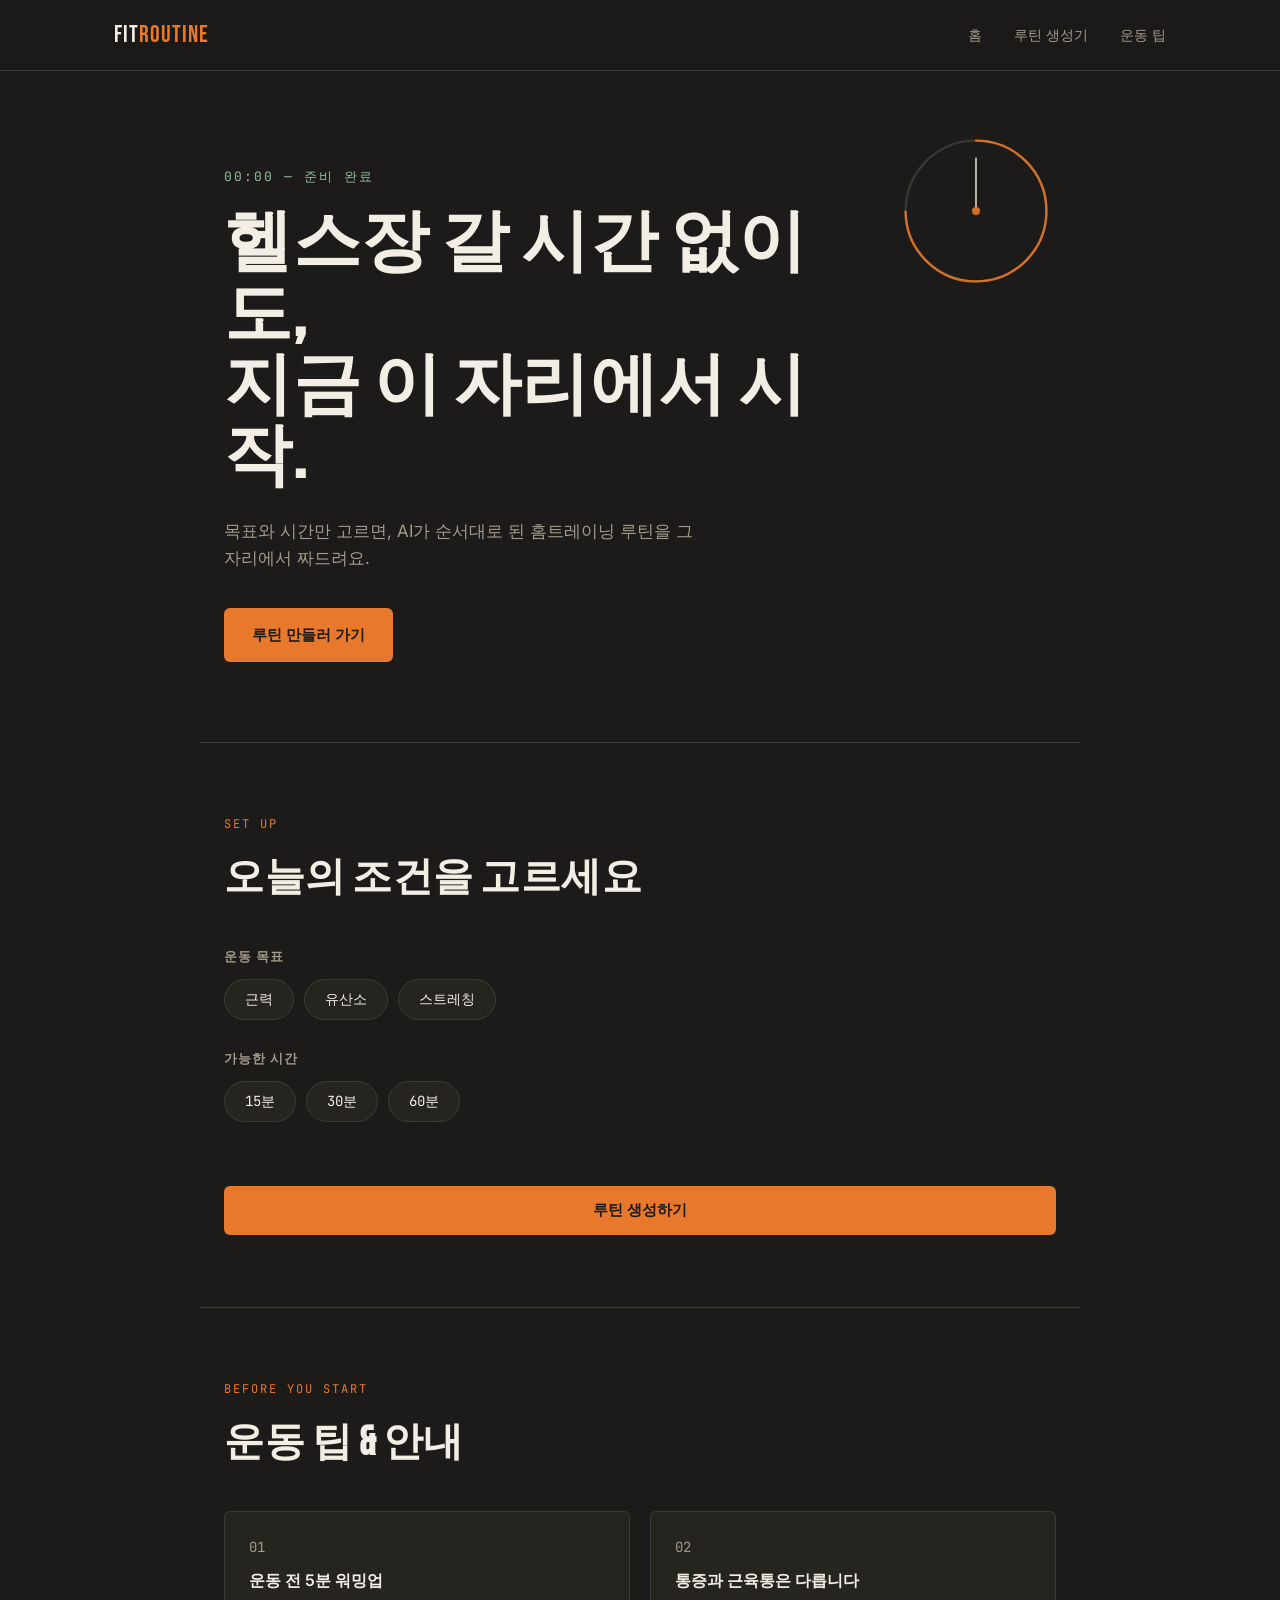
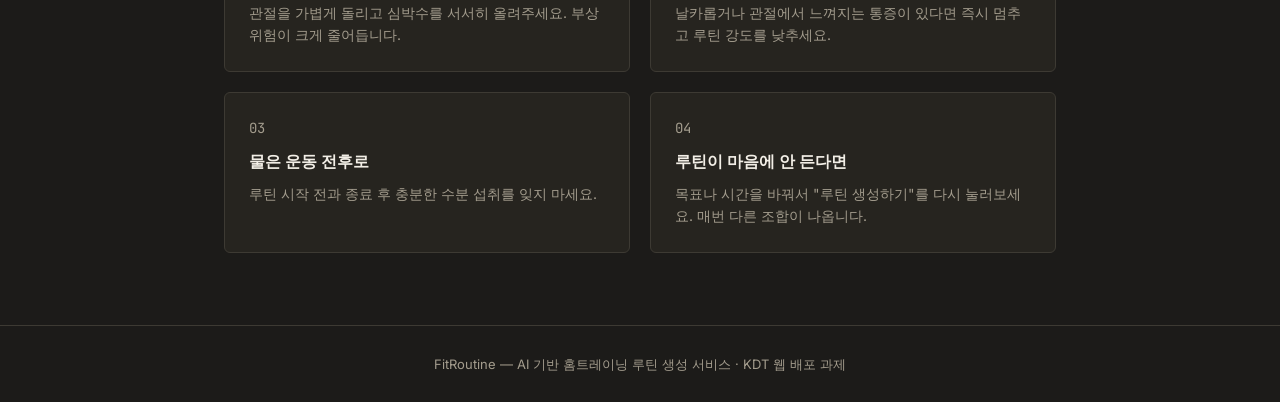
==== A1-3/index.html @ 99ef253a "A1-1, A1-2, A1-3 업데이트" ====
<!DOCTYPE html>
<html lang="ko">
<head>
<meta charset="UTF-8">
<meta name="viewport" content="width=device-width, initial-scale=1.0">
<title>FitRoutine — 지금 바로 시작하는 홈트 루틴</title>
<link rel="preconnect" href="https://fonts.googleapis.com">
<link href="https://fonts.googleapis.com/css2?family=Bebas+Neue&family=Inter:wght@400;500;600;700&family=JetBrains+Mono:wght@500;700&display=swap" rel="stylesheet">
<link rel="stylesheet" href="css/style.css">
<noscript><style>.reveal { opacity: 1 !important; transform: none !important; }</style></noscript>
</head>
<body>

<header class="nav" id="nav">
  <div class="nav__inner">
    <a href="#home" class="nav__brand">FIT<span>ROUTINE</span></a>
    <button class="nav__toggle" id="navToggle" aria-label="메뉴 열기" aria-expanded="false">
      <span></span><span></span><span></span>
    </button>
    <nav class="nav__links" id="navLinks">
      <a href="#home" class="nav__link">홈</a>
      <a href="#generator" class="nav__link">루틴 생성기</a>
      <a href="#tips" class="nav__link">운동 팁</a>
    </nav>
  </div>
</header>

<main>

  <!-- HOME -->
  <section id="home" class="hero">
    <div class="hero__dial" aria-hidden="true">
      <svg viewBox="0 0 200 200" class="dial">
        <circle cx="100" cy="100" r="88" class="dial__ring"></circle>
        <circle cx="100" cy="100" r="88" class="dial__progress"></circle>
        <line x1="100" y1="100" x2="100" y2="34" class="dial__hand"></line>
        <circle cx="100" cy="100" r="5" class="dial__pivot"></circle>
      </svg>
    </div>
    <p class="hero__eyebrow">00:00 — 준비 완료</p>
    <h1 class="hero__title">헬스장 갈 시간 없이도,<br>지금 이 자리에서 시작.</h1>
    <p class="hero__sub">목표와 시간만 고르면, AI가 순서대로 된 홈트레이닝 루틴을 그 자리에서 짜드려요.</p>
    <a href="#generator" class="btn btn--primary">루틴 만들러 가기</a>
  </section>

  <!-- GENERATOR -->
  <section id="generator" class="generator">
    <p class="section__eyebrow">SET UP</p>
    <h2 class="section__title">오늘의 조건을 고르세요</h2>

    <form class="routine-form" id="routineForm" novalidate>
      <fieldset class="field-group">
        <legend>운동 목표</legend>
        <div class="chip-group" id="goalGroup">
          <button type="button" class="chip" data-value="근력">근력</button>
          <button type="button" class="chip" data-value="유산소">유산소</button>
          <button type="button" class="chip" data-value="스트레칭">스트레칭</button>
        </div>
      </fieldset>

      <fieldset class="field-group">
        <legend>가능한 시간</legend>
        <div class="chip-group" id="durationGroup">
          <button type="button" class="chip" data-value="15">15분</button>
          <button type="button" class="chip" data-value="30">30분</button>
          <button type="button" class="chip" data-value="60">60분</button>
        </div>
      </fieldset>

      <p class="form-message" id="formMessage" role="status"></p>

      <button type="submit" class="btn btn--primary btn--wide" id="submitBtn">
        <span class="btn__label">루틴 생성하기</span>
        <span class="btn__spinner" aria-hidden="true"></span>
      </button>
    </form>

    <div class="result" id="result" hidden>
      <div class="result__header">
        <p class="section__eyebrow">TODAY'S ROUTINE</p>
        <h3 class="result__title" id="resultTitle"></h3>
      </div>
      <ol class="result__list" id="resultList"></ol>
    </div>
  </section>

  <!-- TIPS -->
  <section id="tips" class="tips">
    <p class="section__eyebrow">BEFORE YOU START</p>
    <h2 class="section__title">운동 팁 &amp; 안내</h2>

    <div class="tip-board">
      <article class="tip-card reveal">
        <p class="tip-card__num">01</p>
        <h3>운동 전 5분 워밍업</h3>
        <p>관절을 가볍게 돌리고 심박수를 서서히 올려주세요. 부상 위험이 크게 줄어듭니다.</p>
      </article>
      <article class="tip-card reveal">
        <p class="tip-card__num">02</p>
        <h3>통증과 근육통은 다릅니다</h3>
        <p>날카롭거나 관절에서 느껴지는 통증이 있다면 즉시 멈추고 루틴 강도를 낮추세요.</p>
      </article>
      <article class="tip-card reveal">
        <p class="tip-card__num">03</p>
        <h3>물은 운동 전후로</h3>
        <p>루틴 시작 전과 종료 후 충분한 수분 섭취를 잊지 마세요.</p>
      </article>
      <article class="tip-card reveal">
        <p class="tip-card__num">04</p>
        <h3>루틴이 마음에 안 든다면</h3>
        <p>목표나 시간을 바꿔서 "루틴 생성하기"를 다시 눌러보세요. 매번 다른 조합이 나옵니다.</p>
      </article>
    </div>
  </section>

</main>

<footer class="footer">
  <p>FitRoutine — AI 기반 홈트레이닝 루틴 생성 서비스 · KDT 웹 배포 과제</p>
</footer>

<script src="js/main.js"></script>
<!-- 보너스: 방문자 분석 (Vercel Analytics). Vercel 프로젝트 설정에서 Analytics를 켜면 자동으로 수집이 시작됩니다. -->
<script defer src="/_vercel/insights/script.js"></script>
</body>
</html>
---- A1-3/css/style.css ----
/* ==========================================================================
   FitRoutine — Design Tokens
   Concept: 스톱워치 / 트레이닝 로그. 차콜 배경 + 초시계 오렌지, 숫자는 모노스페이스로 강조
   ========================================================================== */

:root {
  --color-bg: #1c1b19;
  --color-surface: #26241f;
  --color-surface-raised: #302d27;
  --color-line: #3d3a33;
  --color-text: #f2eee6;
  --color-text-muted: #a39c8d;
  --color-accent: #e8792c;
  --color-accent-dim: #b85f22;
  --color-mint: #8fbf9f;

  --font-display: 'Bebas Neue', sans-serif;
  --font-body: 'Inter', sans-serif;
  --font-mono: 'JetBrains Mono', monospace;

  --radius: 6px;
  --container: 880px;
}

@media (prefers-reduced-motion: reduce) {
  * { animation-duration: 0.01ms !important; transition-duration: 0.01ms !important; }
}

* { box-sizing: border-box; margin: 0; padding: 0; }

html { scroll-behavior: smooth; }

body {
  background: var(--color-bg);
  color: var(--color-text);
  font-family: var(--font-body);
  line-height: 1.6;
  -webkit-font-smoothing: antialiased;
}

a { color: inherit; text-decoration: none; }

:focus-visible {
  outline: 2px solid var(--color-accent);
  outline-offset: 3px;
}

/* ==========================================================================
   Nav
   ========================================================================== */

.nav {
  position: sticky;
  top: 0;
  z-index: 100;
  background: rgba(28, 27, 25, 0.9);
  backdrop-filter: blur(8px);
  border-bottom: 1px solid var(--color-line);
}

.nav__inner {
  max-width: 1100px;
  margin: 0 auto;
  padding: 16px 24px;
  display: flex;
  align-items: center;
  justify-content: space-between;
}

.nav__brand {
  font-family: var(--font-display);
  font-size: 24px;
  letter-spacing: 1px;
}

.nav__brand span { color: var(--color-accent); }

.nav__links {
  display: flex;
  gap: 32px;
}

.nav__link {
  font-size: 14px;
  font-weight: 500;
  color: var(--color-text-muted);
  transition: color 0.15s ease;
}

.nav__link:hover { color: var(--color-text); }

.nav__toggle {
  display: none;
  flex-direction: column;
  gap: 5px;
  background: none;
  border: none;
  cursor: pointer;
  padding: 6px;
}

.nav__toggle span {
  width: 22px;
  height: 2px;
  background: var(--color-text);
  transition: transform 0.2s ease, opacity 0.2s ease;
}

/* ==========================================================================
   Hero
   ========================================================================== */

.hero {
  max-width: var(--container);
  margin: 0 auto;
  padding: 96px 24px 80px;
  display: flex;
  flex-direction: column;
  align-items: flex-start;
  position: relative;
}

.hero__dial {
  position: absolute;
  right: 24px;
  top: 60px;
  width: 160px;
  height: 160px;
  opacity: 0.9;
}

.dial { width: 100%; height: 100%; }

.dial__ring {
  fill: none;
  stroke: var(--color-line);
  stroke-width: 3;
}

.dial__progress {
  fill: none;
  stroke: var(--color-accent);
  stroke-width: 3;
  stroke-linecap: round;
  stroke-dasharray: 553;
  stroke-dashoffset: 140;
  transform: rotate(-90deg);
  transform-origin: 100px 100px;
}

.dial__hand {
  stroke: var(--color-text);
  stroke-width: 2;
  stroke-linecap: round;
  transform-origin: 100px 100px;
  animation: sweep 8s linear infinite;
}

.dial__pivot { fill: var(--color-accent); }

@keyframes sweep {
  from { transform: rotate(0deg); }
  to { transform: rotate(360deg); }
}

.hero__eyebrow {
  font-family: var(--font-mono);
  font-size: 13px;
  color: var(--color-mint);
  letter-spacing: 2px;
  margin-bottom: 20px;
}

.hero__title {
  font-family: var(--font-display);
  font-size: clamp(40px, 6vw, 68px);
  line-height: 1.05;
  letter-spacing: 0.5px;
  max-width: 640px;
  margin-bottom: 24px;
}

.hero__sub {
  font-size: 17px;
  color: var(--color-text-muted);
  max-width: 480px;
  margin-bottom: 36px;
}

/* ==========================================================================
   Buttons
   ========================================================================== */

.btn {
  display: inline-flex;
  align-items: center;
  justify-content: center;
  gap: 10px;
  padding: 15px 28px;
  border-radius: var(--radius);
  font-weight: 600;
  font-size: 15px;
  border: none;
  cursor: pointer;
  transition: background 0.15s ease, transform 0.1s ease;
}

.btn--primary {
  background: var(--color-accent);
  color: #1c1b19;
}

.btn--primary:hover { background: #f18a42; }
.btn--primary:active { transform: scale(0.98); }

.btn--wide { width: 100%; }

.btn:disabled {
  opacity: 0.6;
  cursor: not-allowed;
}

.btn__spinner {
  display: none;
  width: 16px;
  height: 16px;
  border: 2px solid rgba(28, 27, 25, 0.3);
  border-top-color: #1c1b19;
  border-radius: 50%;
  animation: spin 0.7s linear infinite;
}

.btn.is-loading .btn__spinner { display: inline-block; }
.btn.is-loading .btn__label { opacity: 0.7; }

@keyframes spin {
  to { transform: rotate(360deg); }
}

/* ==========================================================================
   Section shared
   ========================================================================== */

section {
  max-width: var(--container);
  margin: 0 auto;
  padding: 72px 24px;
}

.section__eyebrow {
  font-family: var(--font-mono);
  font-size: 12px;
  color: var(--color-accent);
  letter-spacing: 2px;
  margin-bottom: 12px;
}

.section__title {
  font-family: var(--font-display);
  font-size: clamp(28px, 4vw, 40px);
  letter-spacing: 0.5px;
  margin-bottom: 36px;
}

/* ==========================================================================
   Generator
   ========================================================================== */

.generator { border-top: 1px solid var(--color-line); }

.field-group {
  border: none;
  margin-bottom: 28px;
}

.field-group legend {
  font-size: 13px;
  font-weight: 600;
  color: var(--color-text-muted);
  margin-bottom: 12px;
  text-transform: uppercase;
  letter-spacing: 1px;
}

.chip-group {
  display: flex;
  flex-wrap: wrap;
  gap: 10px;
}

.chip {
  padding: 10px 20px;
  background: var(--color-surface);
  border: 1px solid var(--color-line);
  border-radius: 999px;
  color: var(--color-text);
  font-family: var(--font-mono);
  font-size: 14px;
  cursor: pointer;
  transition: border-color 0.15s ease, background 0.15s ease;
}

.chip:hover { border-color: var(--color-accent-dim); }

.chip.is-selected {
  background: var(--color-accent);
  border-color: var(--color-accent);
  color: #1c1b19;
  font-weight: 700;
  animation: chip-pop 0.25s ease;
}

@keyframes chip-pop {
  0% { transform: scale(1); }
  40% { transform: scale(1.08); }
  100% { transform: scale(1); }
}

.form-message {
  font-size: 14px;
  color: var(--color-accent);
  min-height: 20px;
  margin-bottom: 16px;
}

.result {
  margin-top: 48px;
  padding: 32px;
  background: var(--color-surface);
  border: 1px solid var(--color-line);
  border-radius: var(--radius);
  animation: fade-up 0.35s ease;
}

@keyframes fade-up {
  from { opacity: 0; transform: translateY(8px); }
  to { opacity: 1; transform: translateY(0); }
}

.result__title {
  font-family: var(--font-display);
  font-size: 26px;
  letter-spacing: 0.5px;
  margin-bottom: 20px;
}

.result__list {
  list-style: none;
  counter-reset: routine;
  display: flex;
  flex-direction: column;
  gap: 14px;
}

.result__list li {
  counter-increment: routine;
  display: flex;
  align-items: baseline;
  gap: 16px;
  padding: 14px 16px;
  background: var(--color-surface-raised);
  border-radius: var(--radius);
  border-left: 3px solid var(--color-accent);
  opacity: 0;
  animation: item-in 0.35s ease forwards;
}

/* 순차 등장(마이크로 인터랙션): JS에서 li에 인라인으로 --i를 지정해 지연시간을 계산한다 */
.result__list li {
  animation-delay: calc(var(--i, 0) * 70ms);
}

@keyframes item-in {
  from { opacity: 0; transform: translateX(-6px); }
  to { opacity: 1; transform: translateX(0); }
}

.result__list li::before {
  content: counter(routine, decimal-leading-zero);
  font-family: var(--font-mono);
  font-weight: 700;
  color: var(--color-mint);
  font-size: 15px;
  flex-shrink: 0;
}

/* ==========================================================================
   Tips
   ========================================================================== */

.tips { border-top: 1px solid var(--color-line); }

.tip-board {
  display: grid;
  grid-template-columns: repeat(2, 1fr);
  gap: 20px;
}

.tip-card {
  padding: 24px;
  background: var(--color-surface);
  border: 1px solid var(--color-line);
  border-radius: var(--radius);
}

.tip-card.reveal {
  opacity: 0;
  transform: translateY(16px);
  transition: opacity 0.5s ease, transform 0.5s ease;
}

.tip-card.reveal.is-visible {
  opacity: 1;
  transform: translateY(0);
}

.tip-card__num {
  font-family: var(--font-mono);
  color: var(--color-accent);
  font-size: 13px;
  margin-bottom: 10px;
}

.tip-card h3 {
  font-size: 16px;
  font-weight: 600;
  margin-bottom: 8px;
}

.tip-card p {
  font-size: 14px;
  color: var(--color-text-muted);
}

/* ==========================================================================
   Footer
   ========================================================================== */

.footer {
  border-top: 1px solid var(--color-line);
  padding: 28px 24px;
  text-align: center;
  font-size: 13px;
  color: var(--color-text-muted);
}

/* ==========================================================================
   Responsive
   ========================================================================== */

@media (max-width: 768px) {
  .nav__toggle { display: flex; }

  .nav__links {
    position: absolute;
    top: 100%;
    left: 0;
    right: 0;
    background: var(--color-bg);
    border-bottom: 1px solid var(--color-line);
    flex-direction: column;
    gap: 0;
    max-height: 0;
    overflow: hidden;
    transition: max-height 0.25s ease;
  }

  .nav__links.is-open { max-height: 240px; }

  .nav__link {
    padding: 16px 24px;
    border-bottom: 1px solid var(--color-line);
  }

  .hero { padding-top: 64px; }
  .hero__dial { display: none; }

  .tip-board { grid-template-columns: 1fr; }
}

@media (max-width: 480px) {
  .chip { flex: 1 1 auto; text-align: center; }
}
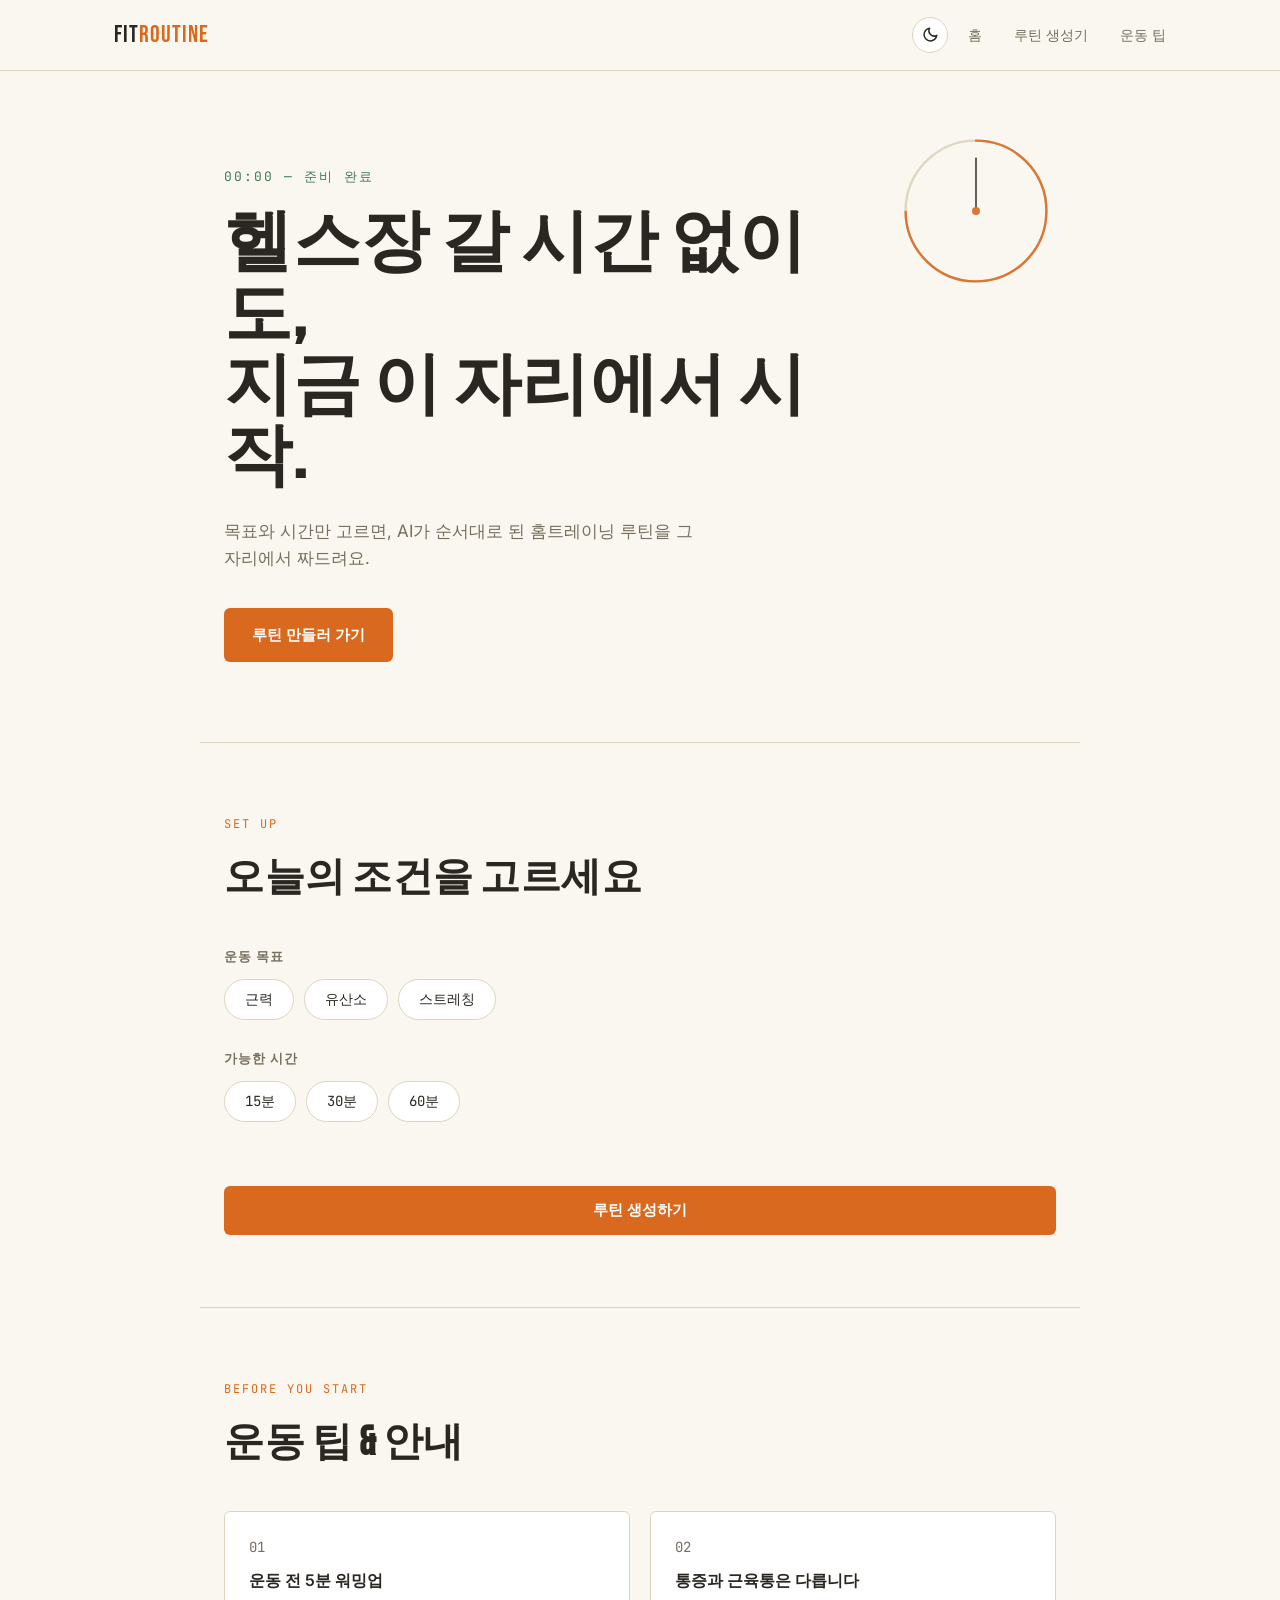
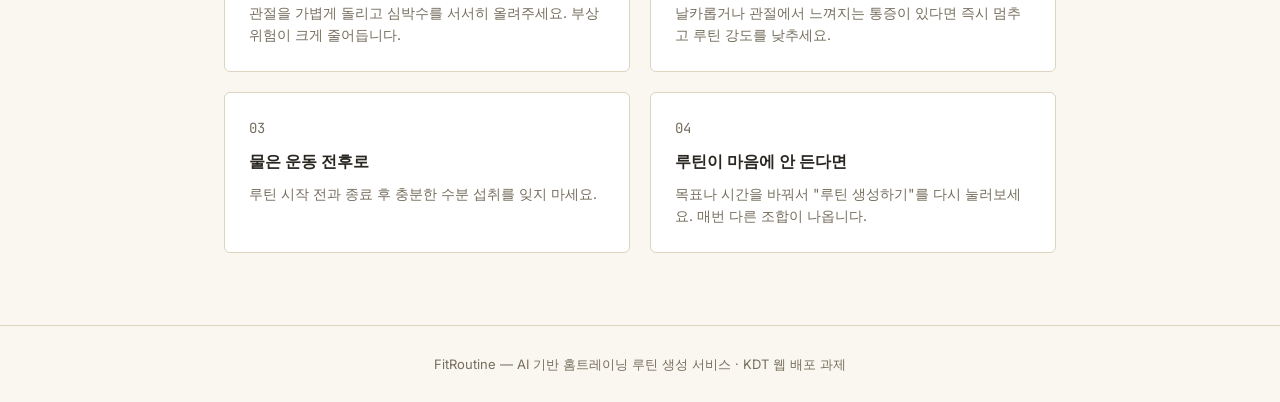
==== commit e8e4782a: "다크 모드, 라이트 모드 수정" ====
--- a/A1-3/index.html
+++ b/A1-3/index.html
@@ -7,6 +7,14 @@
 <link rel="preconnect" href="https://fonts.googleapis.com">
 <link href="https://fonts.googleapis.com/css2?family=Bebas+Neue&family=Inter:wght@400;500;600;700&family=JetBrains+Mono:wght@500;700&display=swap" rel="stylesheet">
 <link rel="stylesheet" href="css/style.css">
+<script>
+  // 다크모드/라이트모드: 렌더링 전 테마를 먼저 적용해 화면 깜빡임(FOUC)을 방지
+  (function () {
+    var saved = localStorage.getItem('theme');
+    var prefersLight = window.matchMedia('(prefers-color-scheme: light)').matches;
+    document.documentElement.setAttribute('data-theme', saved || (prefersLight ? 'light' : 'dark'));
+  })();
+</script>
 <noscript><style>.reveal { opacity: 1 !important; transform: none !important; }</style></noscript>
 </head>
 <body>
@@ -14,6 +22,24 @@
 <header class="nav" id="nav">
   <div class="nav__inner">
     <a href="#home" class="nav__brand">FIT<span>ROUTINE</span></a>
+
+    <button class="theme-toggle" id="themeToggle" aria-label="다크모드/라이트모드 전환">
+      <svg class="theme-toggle__icon theme-toggle__icon--sun" viewBox="0 0 24 24" stroke-width="2" stroke-linecap="round">
+        <circle cx="12" cy="12" r="4"></circle>
+        <line x1="12" y1="2" x2="12" y2="4"></line>
+        <line x1="12" y1="20" x2="12" y2="22"></line>
+        <line x1="4.2" y1="4.2" x2="5.6" y2="5.6"></line>
+        <line x1="18.4" y1="18.4" x2="19.8" y2="19.8"></line>
+        <line x1="2" y1="12" x2="4" y2="12"></line>
+        <line x1="20" y1="12" x2="22" y2="12"></line>
+        <line x1="4.2" y1="19.8" x2="5.6" y2="18.4"></line>
+        <line x1="18.4" y1="5.6" x2="19.8" y2="4.2"></line>
+      </svg>
+      <svg class="theme-toggle__icon theme-toggle__icon--moon" viewBox="0 0 24 24" stroke-width="2" stroke-linecap="round" stroke-linejoin="round">
+        <path d="M21 12.5A8.5 8.5 0 1 1 11.5 3 7 7 0 0 0 21 12.5z"></path>
+      </svg>
+    </button>
+
     <button class="nav__toggle" id="navToggle" aria-label="메뉴 열기" aria-expanded="false">
       <span></span><span></span><span></span>
     </button>
--- a/A1-3/css/style.css
+++ b/A1-3/css/style.css
@@ -1,9 +1,11 @@
 /* ==========================================================================
    FitRoutine — Design Tokens
    Concept: 스톱워치 / 트레이닝 로그. 차콜 배경 + 초시계 오렌지, 숫자는 모노스페이스로 강조
-   ========================================================================== */
-
-:root {
+   다크모드(기본) / 라이트모드는 [data-theme] 속성으로 전환
+   ========================================================================== */
+
+:root,
+[data-theme="dark"] {
   --color-bg: #1c1b19;
   --color-surface: #26241f;
   --color-surface-raised: #302d27;
@@ -22,6 +24,18 @@
   --container: 880px;
 }
 
+[data-theme="light"] {
+  --color-bg: #faf7f0;
+  --color-surface: #ffffff;
+  --color-surface-raised: #f0ead9;
+  --color-line: #ddd4bf;
+  --color-text: #2a2722;
+  --color-text-muted: #766e5e;
+  --color-accent: #d9691f;
+  --color-accent-dim: #b85f22;
+  --color-mint: #3f7a56;
+}
+
 @media (prefers-reduced-motion: reduce) {
   * { animation-duration: 0.01ms !important; transition-duration: 0.01ms !important; }
 }
@@ -36,6 +50,7 @@
   font-family: var(--font-body);
   line-height: 1.6;
   -webkit-font-smoothing: antialiased;
+  transition: background-color 0.25s ease, color 0.25s ease;
 }
 
 a { color: inherit; text-decoration: none; }
@@ -56,6 +71,11 @@
   background: rgba(28, 27, 25, 0.9);
   backdrop-filter: blur(8px);
   border-bottom: 1px solid var(--color-line);
+  transition: background-color 0.25s ease, border-color 0.25s ease;
+}
+
+[data-theme="light"] .nav {
+  background: rgba(250, 247, 240, 0.9);
 }
 
 .nav__inner {
@@ -71,6 +91,7 @@
   font-family: var(--font-display);
   font-size: 24px;
   letter-spacing: 1px;
+  margin-right: auto;
 }
 
 .nav__brand span { color: var(--color-accent); }
@@ -105,6 +126,44 @@
   background: var(--color-text);
   transition: transform 0.2s ease, opacity 0.2s ease;
 }
+
+/* ==========================================================================
+   Theme toggle button
+   ========================================================================== */
+
+.theme-toggle {
+  display: inline-flex;
+  align-items: center;
+  justify-content: center;
+  width: 36px;
+  height: 36px;
+  margin: 0 20px;
+  border-radius: 50%;
+  border: 1px solid var(--color-line);
+  background: var(--color-surface);
+  color: var(--color-text);
+  cursor: pointer;
+  transition: background-color 0.2s ease, border-color 0.2s ease, transform 0.15s ease;
+  flex-shrink: 0;
+}
+.theme-toggle:hover {
+  border-color: var(--color-accent-dim);
+}
+
+.theme-toggle:active {
+  transform: scale(0.92);
+}
+
+.theme-toggle__icon {
+  width: 18px;
+  height: 18px;
+  stroke: currentColor;
+  fill: none;
+}
+
+.theme-toggle__icon--moon { display: none; }
+[data-theme="light"] .theme-toggle__icon--sun { display: none; }
+[data-theme="light"] .theme-toggle__icon--moon { display: inline-block; }
 
 /* ==========================================================================
    Hero
@@ -210,6 +269,10 @@
   color: #1c1b19;
 }
 
+[data-theme="light"] .btn--primary {
+  color: #ffffff;
+}
+
 .btn--primary:hover { background: #f18a42; }
 .btn--primary:active { transform: scale(0.98); }
 
@@ -230,6 +293,11 @@
   animation: spin 0.7s linear infinite;
 }
 
+[data-theme="light"] .btn__spinner {
+  border: 2px solid rgba(255, 255, 255, 0.3);
+  border-top-color: #ffffff;
+}
+
 .btn.is-loading .btn__spinner { display: inline-block; }
 .btn.is-loading .btn__label { opacity: 0.7; }
 
@@ -266,7 +334,10 @@
    Generator
    ========================================================================== */
 
-.generator { border-top: 1px solid var(--color-line); }
+.generator {
+  border-top: 1px solid var(--color-line);
+  transition: border-color 0.25s ease;
+}
 
 .field-group {
   border: none;
@@ -297,7 +368,7 @@
   font-family: var(--font-mono);
   font-size: 14px;
   cursor: pointer;
-  transition: border-color 0.15s ease, background 0.15s ease;
+  transition: border-color 0.15s ease, background 0.15s ease, color 0.15s ease;
 }
 
 .chip:hover { border-color: var(--color-accent-dim); }
@@ -308,6 +379,10 @@
   color: #1c1b19;
   font-weight: 700;
   animation: chip-pop 0.25s ease;
+}
+
+[data-theme="light"] .chip.is-selected {
+  color: #ffffff;
 }
 
 @keyframes chip-pop {
@@ -330,6 +405,7 @@
   border: 1px solid var(--color-line);
   border-radius: var(--radius);
   animation: fade-up 0.35s ease;
+  transition: background-color 0.25s ease, border-color 0.25s ease;
 }
 
 @keyframes fade-up {
@@ -363,6 +439,7 @@
   border-left: 3px solid var(--color-accent);
   opacity: 0;
   animation: item-in 0.35s ease forwards;
+  transition: background-color 0.25s ease;
 }
 
 /* 순차 등장(마이크로 인터랙션): JS에서 li에 인라인으로 --i를 지정해 지연시간을 계산한다 */
@@ -388,7 +465,10 @@
    Tips
    ========================================================================== */
 
-.tips { border-top: 1px solid var(--color-line); }
+.tips {
+  border-top: 1px solid var(--color-line);
+  transition: border-color 0.25s ease;
+}
 
 .tip-board {
   display: grid;
@@ -401,12 +481,13 @@
   background: var(--color-surface);
   border: 1px solid var(--color-line);
   border-radius: var(--radius);
+  transition: background-color 0.25s ease, border-color 0.25s ease,
+    opacity 0.5s ease, transform 0.5s ease;
 }
 
 .tip-card.reveal {
   opacity: 0;
   transform: translateY(16px);
-  transition: opacity 0.5s ease, transform 0.5s ease;
 }
 
 .tip-card.reveal.is-visible {
@@ -442,6 +523,7 @@
   text-align: center;
   font-size: 13px;
   color: var(--color-text-muted);
+  transition: border-color 0.25s ease;
 }
 
 /* ==========================================================================
@@ -462,7 +544,7 @@
     gap: 0;
     max-height: 0;
     overflow: hidden;
-    transition: max-height 0.25s ease;
+    transition: max-height 0.25s ease, background-color 0.25s ease;
   }
 
   .nav__links.is-open { max-height: 240px; }
